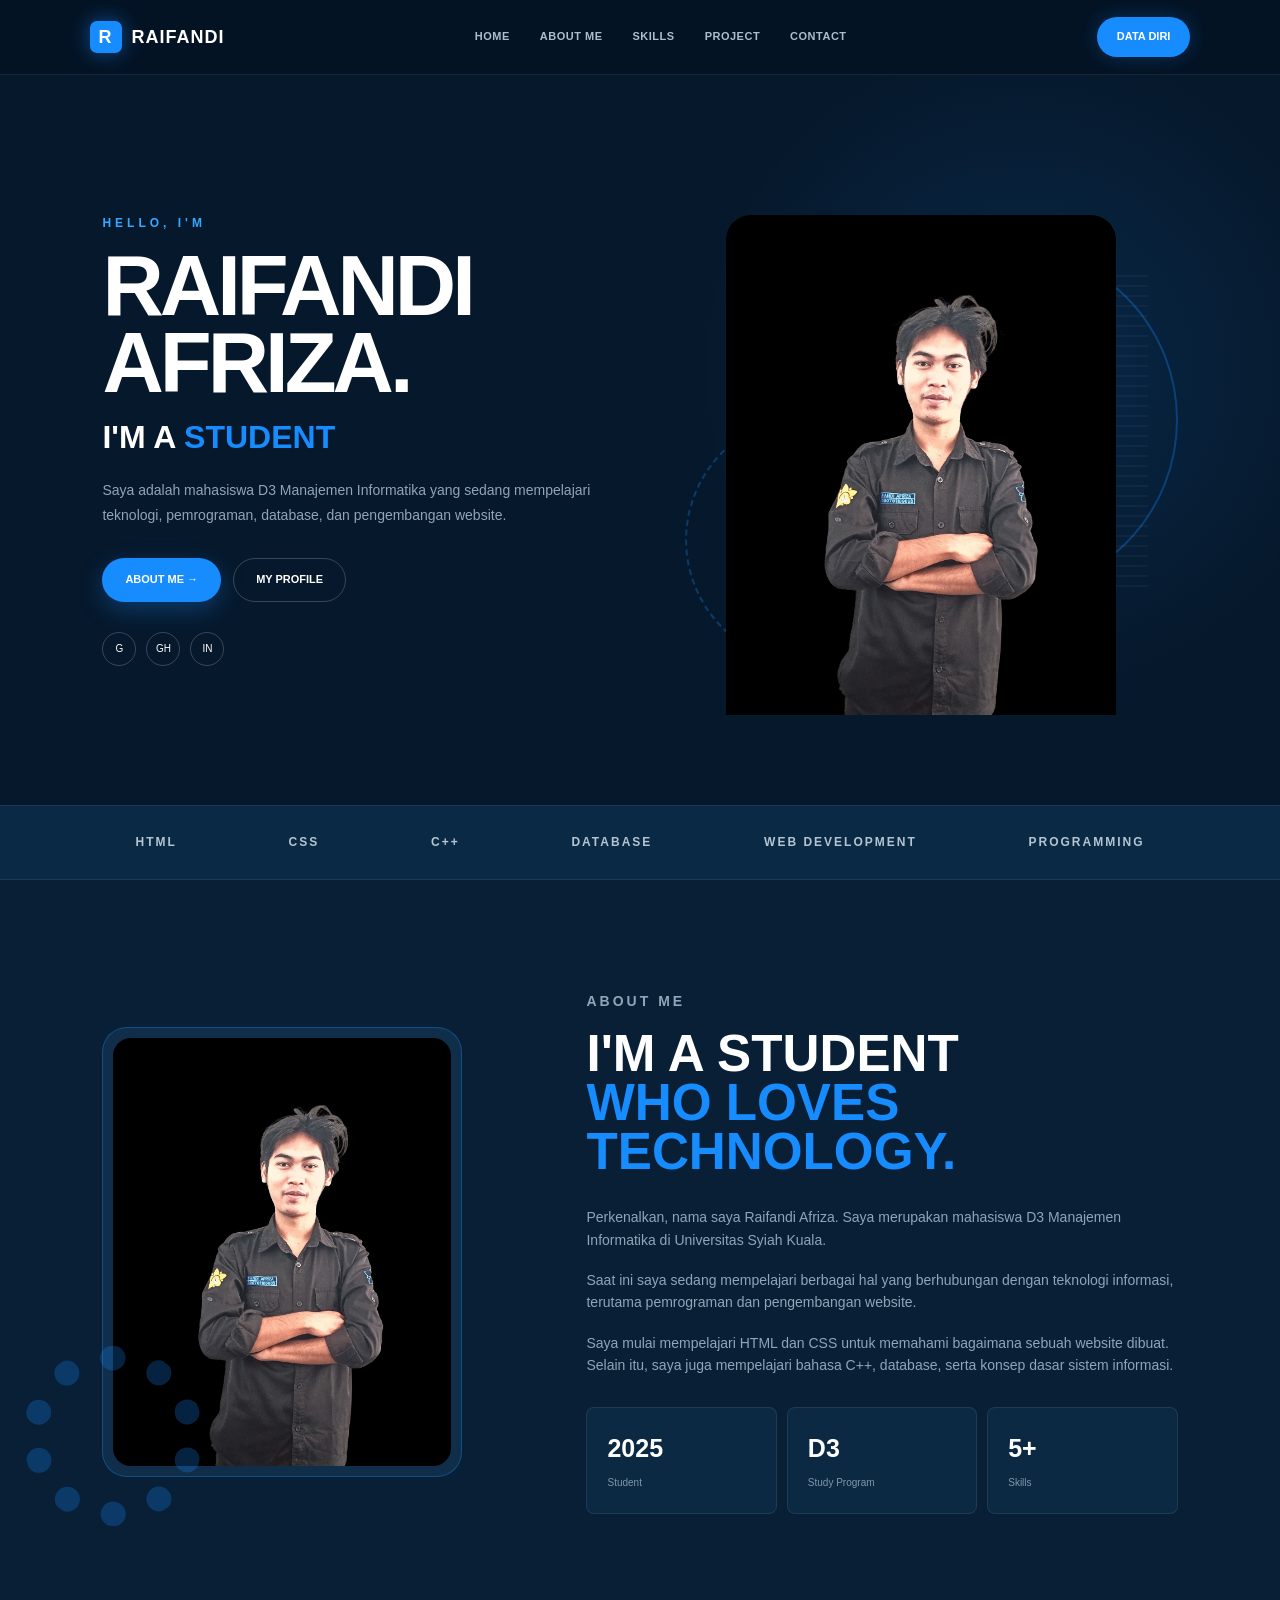
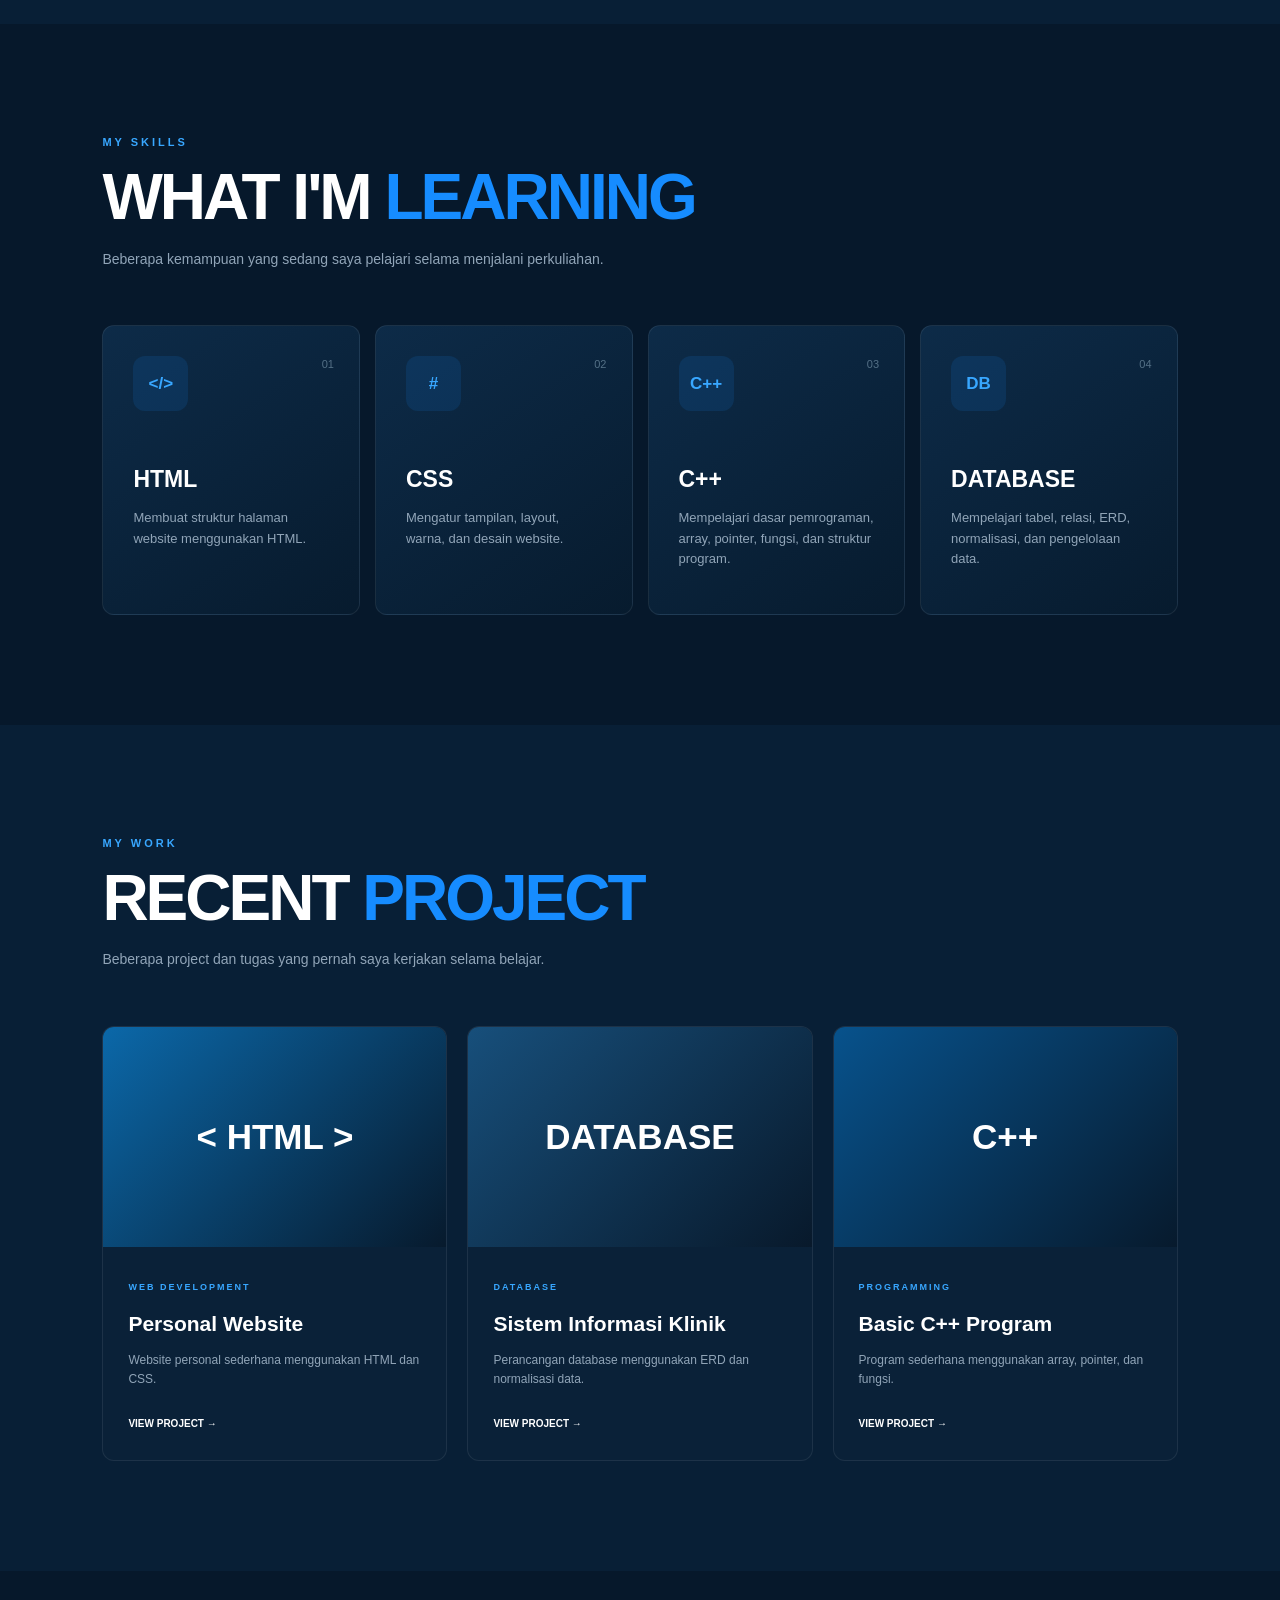
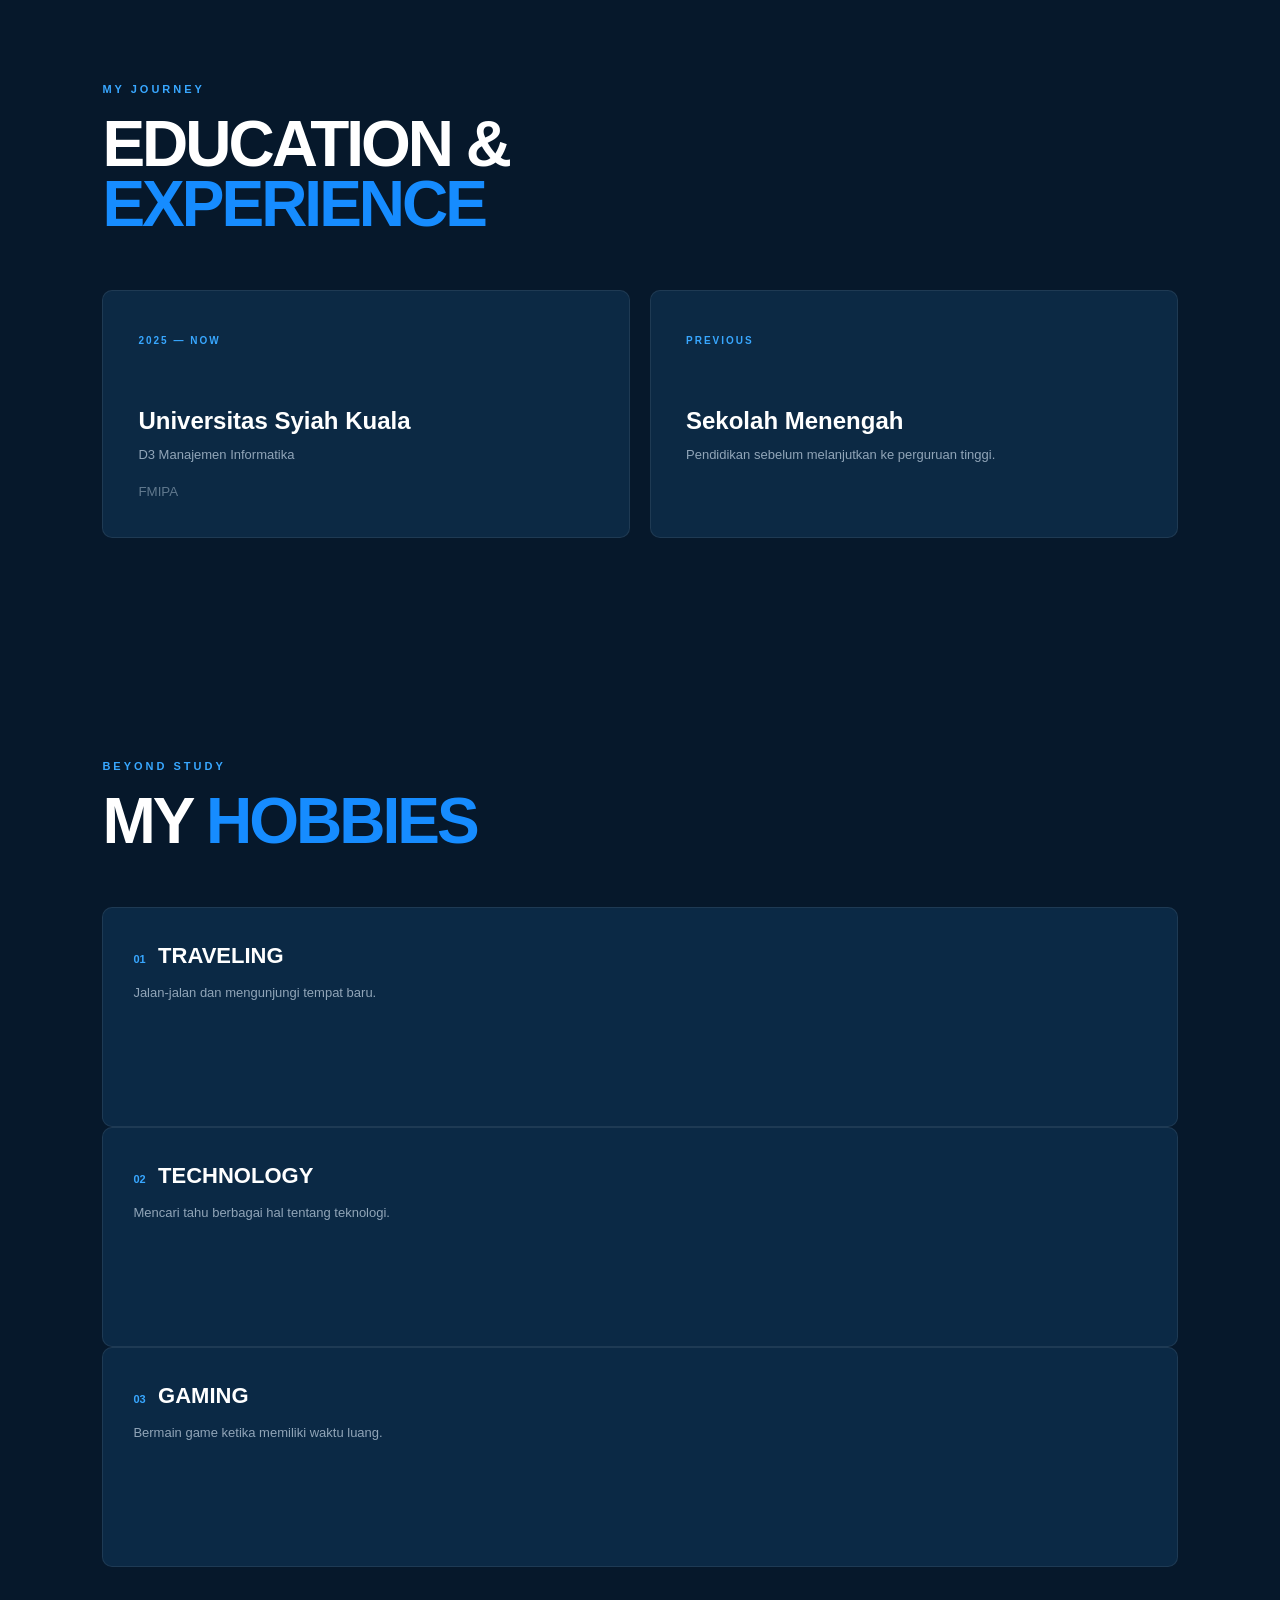
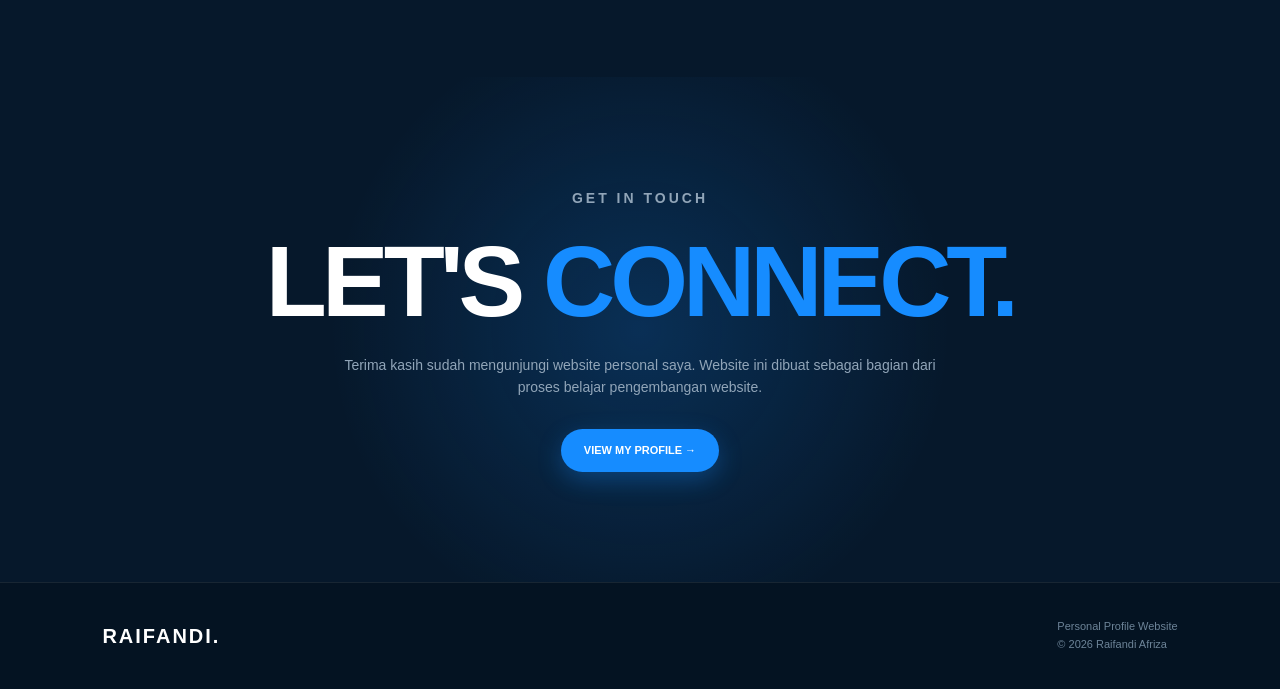
==== index.html @ 6151b161 "initial web profile" ====
<!DOCTYPE html>
<html lang="id">
<head>
    <meta charset="UTF-8">
    <meta name="viewport" content="width=device-width, initial-scale=1.0">

    <title>Raifandi Afriza | Personal Portfolio</title>

    <link rel="stylesheet" href="style.css">
</head>

<body>

    <!-- NAVBAR -->
    <header class="navbar">

        <a href="#" class="logo">
            <span>R</span> RAIFANDI
        </a>

        <nav>
            <a href="#home">HOME</a>
            <a href="#about">ABOUT ME</a>
            <a href="#skills">SKILLS</a>
            <a href="#project">PROJECT</a>
            <a href="#contact">CONTACT</a>
        </nav>

        <a href="data.html" class="nav-button">
            DATA DIRI
        </a>

    </header>


    <!-- HERO -->
    <section class="hero" id="home">

        <div class="hero-text">

            <p class="hero-small">
                HELLO, I'M
            </p>

            <h1>
                RAIFANDI
                <br>
                <span>AFRIZA.</span>
            </h1>

            <h2>
                I'M A <span>STUDENT</span>
            </h2>

            <p class="hero-description">
                Saya adalah mahasiswa D3 Manajemen Informatika
                yang sedang mempelajari teknologi, pemrograman,
                database, dan pengembangan website.
            </p>

            <div class="hero-buttons">

                <a href="#about" class="blue-button">
                    ABOUT ME →
                </a>

                <a href="data.html" class="outline-button">
                    MY PROFILE
                </a>

            </div>

            <div class="socials">

                <a href="#">G</a>
                <a href="#">GH</a>
                <a href="#">IN</a>

            </div>

        </div>


        <!-- FOTO HERO -->
        <div class="hero-photo">

            <div class="circle-decoration circle-one"></div>

            <div class="circle-decoration circle-two"></div>

            <div class="line-decoration"></div>

            <div class="hero-image">

                <img src="foto.jpg" alt="Foto Raifandi Afriza">

            </div>

        </div>

    </section>


    <!-- MARQUEE / SKILL BAR -->
    <section class="skill-bar">

        <span>HTML</span>
        <span>CSS</span>
        <span>C++</span>
        <span>DATABASE</span>
        <span>WEB DEVELOPMENT</span>
        <span>PROGRAMMING</span>

    </section>


    <!-- ABOUT -->
    <section class="about section" id="about">

        <div class="about-image">

            <div class="about-circle"></div>

            <img src="foto.jpg" alt="Raifandi Afriza">

        </div>


        <div class="about-text">

            <p class="section-label">
                ABOUT ME
            </p>

            <h2>
                I'M A STUDENT
                <br>
                <span>WHO LOVES TECHNOLOGY.</span>
            </h2>

            <p>
                Perkenalkan, nama saya Raifandi Afriza.
                Saya merupakan mahasiswa D3 Manajemen Informatika
                di Universitas Syiah Kuala.
            </p>

            <p>
                Saat ini saya sedang mempelajari berbagai hal
                yang berhubungan dengan teknologi informasi,
                terutama pemrograman dan pengembangan website.
            </p>

            <p>
                Saya mulai mempelajari HTML dan CSS untuk memahami
                bagaimana sebuah website dibuat. Selain itu,
                saya juga mempelajari bahasa C++, database,
                serta konsep dasar sistem informasi.
            </p>


            <!-- STATS -->

            <div class="stats">

                <div class="stat-card">

                    <strong>2025</strong>

                    <span>
                        Student
                    </span>

                </div>

                <div class="stat-card">

                    <strong>D3</strong>

                    <span>
                        Study Program
                    </span>

                </div>

                <div class="stat-card">

                    <strong>5+</strong>

                    <span>
                        Skills
                    </span>

                </div>

            </div>

        </div>

    </section>


    <!-- SKILLS -->
    <section class="skills section" id="skills">

        <div class="section-heading">

            <p class="section-label">
                MY SKILLS
            </p>

            <h2>
                WHAT I'M
                <span>LEARNING</span>
            </h2>

            <p>
                Beberapa kemampuan yang sedang saya pelajari
                selama menjalani perkuliahan.
            </p>

        </div>


        <div class="skills-grid">

            <div class="skill-card">

                <div class="skill-icon">
                    &lt;/&gt;
                </div>

                <h3>
                    HTML
                </h3>

                <p>
                    Membuat struktur halaman website
                    menggunakan HTML.
                </p>

                <span class="skill-number">
                    01
                </span>

            </div>


            <div class="skill-card">

                <div class="skill-icon">
                    #
                </div>

                <h3>
                    CSS
                </h3>

                <p>
                    Mengatur tampilan, layout, warna,
                    dan desain website.
                </p>

                <span class="skill-number">
                    02
                </span>

            </div>


            <div class="skill-card">

                <div class="skill-icon">
                    C++
                </div>

                <h3>
                    C++
                </h3>

                <p>
                    Mempelajari dasar pemrograman,
                    array, pointer, fungsi, dan struktur program.
                </p>

                <span class="skill-number">
                    03
                </span>

            </div>


            <div class="skill-card">

                <div class="skill-icon">
                    DB
                </div>

                <h3>
                    DATABASE
                </h3>

                <p>
                    Mempelajari tabel, relasi, ERD,
                    normalisasi, dan pengelolaan data.
                </p>

                <span class="skill-number">
                    04
                </span>

            </div>

        </div>

    </section>


    <!-- PROJECT -->
    <section class="projects section" id="project">

        <div class="section-heading">

            <p class="section-label">
                MY WORK
            </p>

            <h2>
                RECENT
                <span>PROJECT</span>
            </h2>

            <p>
                Beberapa project dan tugas yang pernah
                saya kerjakan selama belajar.
            </p>

        </div>


        <div class="project-grid">


            <!-- PROJECT 1 -->

            <div class="project-card">

                <div class="project-image project-html">
                    &lt; HTML &gt;
                </div>

                <div class="project-info">

                    <span>
                        WEB DEVELOPMENT
                    </span>

                    <h3>
                        Personal Website
                    </h3>

                    <p>
                        Website personal sederhana menggunakan
                        HTML dan CSS.
                    </p>

                    <a href="#">
                        VIEW PROJECT →
                    </a>

                </div>

            </div>


            <!-- PROJECT 2 -->

            <div class="project-card">

                <div class="project-image project-db">
                    DATABASE
                </div>

                <div class="project-info">

                    <span>
                        DATABASE
                    </span>

                    <h3>
                        Sistem Informasi Klinik
                    </h3>

                    <p>
                        Perancangan database menggunakan ERD
                        dan normalisasi data.
                    </p>

                    <a href="#">
                        VIEW PROJECT →
                    </a>

                </div>

            </div>


            <!-- PROJECT 3 -->

            <div class="project-card">

                <div class="project-image project-cpp">
                    C++
                </div>

                <div class="project-info">

                    <span>
                        PROGRAMMING
                    </span>

                    <h3>
                        Basic C++ Program
                    </h3>

                    <p>
                        Program sederhana menggunakan array,
                        pointer, dan fungsi.
                    </p>

                    <a href="#">
                        VIEW PROJECT →
                    </a>

                </div>

            </div>

        </div>

    </section>


    <!-- EDUCATION -->
    <section class="education section">

        <div class="section-heading">

            <p class="section-label">
                MY JOURNEY
            </p>

            <h2>
                EDUCATION &
                <span>EXPERIENCE</span>
            </h2>

        </div>


        <div class="education-content">

            <div class="education-card">

                <span>
                    2025 — NOW
                </span>

                <h3>
                    Universitas Syiah Kuala
                </h3>

                <p>
                    D3 Manajemen Informatika
                </p>

                <small>
                    FMIPA
                </small>

            </div>


            <div class="education-card">

                <span>
                    PREVIOUS
                </span>

                <h3>
                    Sekolah Menengah
                </h3>

                <p>
                    Pendidikan sebelum melanjutkan
                    ke perguruan tinggi.
                </p>

            </div>

        </div>

    </section>


    <!-- HOBBY -->
    <section class="hobby section">

        <div class="section-heading">

            <p class="section-label">
                BEYOND STUDY
            </p>

            <h2>
                MY
                <span>HOBBIES</span>
            </h2>

        </div>


        <div class="hobby-grid">

            <div class="hobby-card">

                <span>01</span>

                <h3>
                    TRAVELING
                </h3>

                <p>
                    Jalan-jalan dan mengunjungi
                    tempat baru.
                </p>

            </div>


            <div class="hobby-card">

                <span>02</span>

                <h3>
                    TECHNOLOGY
                </h3>

                <p>
                    Mencari tahu berbagai hal
                    tentang teknologi.
                </p>

            </div>


            <div class="hobby-card">

                <span>03</span>

                <h3>
                    GAMING
                </h3>

                <p>
                    Bermain game ketika
                    memiliki waktu luang.
                </p>

            </div>

        </div>

    </section>


    <!-- CONTACT -->
    <section class="contact section" id="contact">

        <div class="contact-content">

            <p class="section-label">
                GET IN TOUCH
            </p>

            <h2>
                LET'S
                <span>CONNECT.</span>
            </h2>

            <p>
                Terima kasih sudah mengunjungi website
                personal saya. Website ini dibuat sebagai
                bagian dari proses belajar pengembangan website.
            </p>

            <a href="data.html" class="blue-button">
                VIEW MY PROFILE →
            </a>

        </div>

    </section>


    <!-- FOOTER -->
    <footer>

        <div class="footer-logo">
            RAIFANDI.
        </div>

        <div>
            <p>
                Personal Profile Website
            </p>

            <p>
                © 2026 Raifandi Afriza
            </p>
        </div>

    </footer>

</body>
</html>
---- style.css ----
/* =========================================
   RESET
========================================= */

* {
    margin: 0;
    padding: 0;
    box-sizing: border-box;
}

html {
    scroll-behavior: smooth;
}

body {
    font-family: Arial, Helvetica, sans-serif;

    background: #06182b;

    color: #ffffff;

    line-height: 1.6;

    overflow-x: hidden;
}


/* =========================================
   VARIABLES
========================================= */

:root {
    --dark: #06182b;
    --dark2: #081f36;
    --dark3: #0b2945;

    --blue: #168cff;
    --blue-light: #38a7ff;

    --text: #ffffff;
    --muted: #91a5b8;

    --card: #0c2944;

    --border: rgba(255, 255, 255, 0.08);
}


/* =========================================
   NAVBAR
========================================= */

.navbar {

    position: sticky;

    top: 0;

    z-index: 1000;

    height: 75px;

    padding: 0 7%;

    display: flex;

    align-items: center;

    justify-content: space-between;

    background: rgba(5, 20, 36, 0.95);

    border-bottom: 1px solid var(--border);
}

.logo {

    display: flex;

    align-items: center;

    gap: 10px;

    color: white;

    text-decoration: none;

    font-size: 18px;

    font-weight: 800;

    letter-spacing: 1px;
}

.logo span {

    width: 32px;

    height: 32px;

    display: flex;

    align-items: center;

    justify-content: center;

    border-radius: 7px;

    background: var(--blue);

    box-shadow: 0 0 20px rgba(22, 140, 255, 0.5);
}

.navbar nav {

    display: flex;

    gap: 30px;
}

.navbar nav a {

    color: #aebdca;

    text-decoration: none;

    font-size: 11px;

    font-weight: bold;

    letter-spacing: 0.5px;

    transition: 0.3s;
}

.navbar nav a:hover {

    color: var(--blue-light);
}

.nav-button {

    text-decoration: none;

    color: white;

    background: var(--blue);

    padding: 11px 20px;

    border-radius: 25px;

    font-size: 11px;

    font-weight: bold;

    box-shadow: 0 0 20px rgba(22, 140, 255, 0.25);

    transition: 0.3s;
}

.nav-button:hover {

    background: var(--blue-light);

    transform: translateY(-2px);
}


/* =========================================
   HERO
========================================= */

.hero {

    min-height: 680px;

    padding: 90px 8%;

    display: grid;

    grid-template-columns: 1fr 1fr;

    align-items: center;

    gap: 50px;

    background:
        radial-gradient(
            circle at 80% 40%,
            rgba(22, 140, 255, 0.14),
            transparent 30%
        ),
        var(--dark);

    position: relative;

    overflow: hidden;
}

.hero-text {

    max-width: 620px;

    z-index: 2;
}

.hero-small {

    color: var(--blue-light);

    font-size: 12px;

    font-weight: bold;

    letter-spacing: 4px;

    margin-bottom: 15px;
}

.hero h1 {

    font-size: clamp(55px, 7vw, 85px);

    line-height: 0.9;

    letter-spacing: -4px;

    font-weight: 900;

    margin-bottom: 20px;
}

.hero h1 span {

    color: #ffffff;
}

.hero h2 {

    font-size: 32px;

    line-height: 1;

    margin-bottom: 25px;
}

.hero h2 span {

    color: var(--blue);
}

.hero-description {

    color: var(--muted);

    max-width: 560px;

    font-size: 14px;

    line-height: 1.8;
}


/* =========================================
   BUTTONS
========================================= */

.hero-buttons {

    display: flex;

    gap: 12px;

    margin: 30px 0;
}

.blue-button {

    display: inline-block;

    padding: 13px 23px;

    background: var(--blue);

    color: white;

    text-decoration: none;

    border-radius: 25px;

    font-size: 11px;

    font-weight: bold;

    box-shadow:
        0 8px 25px
        rgba(22, 140, 255, 0.3);

    transition: 0.3s;
}

.blue-button:hover {

    background: var(--blue-light);

    transform: translateY(-3px);
}

.outline-button {

    display: inline-block;

    padding: 12px 22px;

    border: 1px solid rgba(255, 255, 255, 0.2);

    color: white;

    text-decoration: none;

    border-radius: 25px;

    font-size: 11px;

    font-weight: bold;

    transition: 0.3s;
}

.outline-button:hover {

    border-color: var(--blue);

    color: var(--blue-light);
}


/* =========================================
   SOCIAL
========================================= */

.socials {

    display: flex;

    gap: 10px;
}

.socials a {

    width: 34px;

    height: 34px;

    display: flex;

    align-items: center;

    justify-content: center;

    border-radius: 50%;

    border: 1px solid rgba(255,255,255,0.2);

    color: white;

    text-decoration: none;

    font-size: 10px;

    transition: 0.3s;
}

.socials a:hover {

    background: var(--blue);

    border-color: var(--blue);
}


/* =========================================
   HERO PHOTO
========================================= */

.hero-photo {

    height: 550px;

    position: relative;

    display: flex;

    justify-content: center;

    align-items: flex-end;
}

.hero-image {

    width: 390px;

    height: 500px;

    position: relative;

    z-index: 3;

    border-radius: 25px 25px 0 0;

    overflow: hidden;
}

.hero-image img {

    width: 100%;

    height: 100%;

    object-fit: cover;
}


/* DECORATION */

.circle-decoration {

    position: absolute;

    border-radius: 50%;

    border: 2px solid rgba(22, 140, 255, 0.3);
}

.circle-one {

    width: 350px;

    height: 350px;

    right: 0;

    top: 80px;
}

.circle-two {

    width: 250px;

    height: 250px;

    left: 20px;

    bottom: 50px;

    border-style: dashed;
}

.line-decoration {

    position: absolute;

    width: 320px;

    height: 320px;

    right: 30px;

    top: 110px;

    background:
        repeating-linear-gradient(
            0deg,
            transparent 0px,
            transparent 8px,
            rgba(255,255,255,0.18) 9px,
            transparent 10px
        );

    opacity: 0.4;

    z-index: 1;
}


/* =========================================
   SKILL BAR
========================================= */

.skill-bar {

    min-height: 75px;

    padding: 20px 7%;

    display: flex;

    justify-content: space-around;

    align-items: center;

    flex-wrap: wrap;

    gap: 20px;

    background: #0a2945;

    border-top: 1px solid var(--border);

    border-bottom: 1px solid var(--border);
}

.skill-bar span {

    color: #b5c4d0;

    font-size: 12px;

    font-weight: bold;

    letter-spacing: 2px;
}


/* =========================================
   GENERAL SECTION
========================================= */

.section {

    padding: 110px 8%;
}

.section-label {

    color: var(--blue-light);

    font-size: 11px;

    font-weight: bold;

    letter-spacing: 3px;

    margin-bottom: 15px;
}

.section-heading {

    max-width: 700px;

    margin-bottom: 55px;
}

.section-heading h2 {

    font-size: clamp(40px, 5vw, 65px);

    line-height: 0.95;

    letter-spacing: -3px;

    margin-bottom: 20px;
}

.section-heading h2 span {

    color: var(--blue);
}

.section-heading > p:last-child {

    color: var(--muted);

    max-width: 550px;

    font-size: 14px;
}


/* =========================================
   ABOUT
========================================= */

.about {

    display: grid;

    grid-template-columns: 0.8fr 1.2fr;

    gap: 90px;

    align-items: center;

    background: var(--dark2);
}

.about-image {

    position: relative;

    width: 360px;

    height: 450px;

    border-radius: 25px;

    border: 1px solid rgba(22, 140, 255, 0.35);

    padding: 10px;

    background: #102e49;
}

.about-image img {

    width: 100%;

    height: 100%;

    object-fit: cover;

    border-radius: 18px;
}

.about-circle {

    position: absolute;

    width: 180px;

    height: 180px;

    border-radius: 50%;

    border: 25px dotted rgba(22, 140, 255, 0.25);

    left: -80px;

    bottom: -50px;
}

.about-text p {

    color: var(--muted);

    font-size: 14px;

    margin-bottom: 18px;
}

.about-text h2 {

    font-size: clamp(35px, 4vw, 55px);

    line-height: 0.95;

    margin-bottom: 30px;
}

.about-text h2 span {

    color: var(--blue);
}


/* =========================================
   STATS
========================================= */

.stats {

    display: grid;

    grid-template-columns: repeat(3, 1fr);

    gap: 10px;

    margin-top: 30px;
}

.stat-card {

    padding: 20px;

    background: var(--card);

    border: 1px solid var(--border);

    border-radius: 8px;
}

.stat-card strong {

    display: block;

    font-size: 25px;

    color: white;
}

.stat-card span {

    color: #8097ab;

    font-size: 10px;
}


/* =========================================
   SKILLS
========================================= */

.skills {

    background: var(--dark);
}

.skills-grid {

    display: grid;

    grid-template-columns: repeat(4, 1fr);

    gap: 15px;
}

.skill-card {

    min-height: 290px;

    padding: 30px;

    position: relative;

    background:
        linear-gradient(
            145deg,
            #0d2b48,
            #071b2e
        );

    border: 1px solid var(--border);

    border-radius: 12px;

    transition: 0.3s;
}

.skill-card:hover {

    transform: translateY(-8px);

    border-color: rgba(22, 140, 255, 0.6);

    box-shadow:
        0 15px 40px
        rgba(0, 0, 0, 0.25);
}

.skill-icon {

    width: 55px;

    height: 55px;

    display: flex;

    align-items: center;

    justify-content: center;

    border-radius: 12px;

    background: rgba(22, 140, 255, 0.12);

    color: var(--blue-light);

    font-weight: bold;

    font-size: 17px;
}

.skill-card h3 {

    margin-top: 50px;

    font-size: 23px;
}

.skill-card p {

    color: var(--muted);

    font-size: 13px;

    margin-top: 10px;
}

.skill-number {

    position: absolute;

    right: 25px;

    top: 30px;

    color: #547086;

    font-size: 11px;
}


/* =========================================
   PROJECT
========================================= */

.projects {

    background: var(--dark2);
}

.project-grid {

    display: grid;

    grid-template-columns: repeat(3, 1fr);

    gap: 20px;
}

.project-card {

    overflow: hidden;

    background: #0a2138;

    border: 1px solid var(--border);

    border-radius: 12px;

    transition: 0.3s;
}

.project-card:hover {

    transform: translateY(-8px);

    border-color: rgba(22, 140, 255, 0.5);
}

.project-image {

    height: 220px;

    display: flex;

    align-items: center;

    justify-content: center;

    font-size: 35px;

    font-weight: 900;

    color: white;
}

.project-html {

    background:
        linear-gradient(
            135deg,
            #0b68a9,
            #071a2d
        );
}

.project-db {

    background:
        linear-gradient(
            135deg,
            #174f7b,
            #08192b
        );
}

.project-cpp {

    background:
        linear-gradient(
            135deg,
            #07528c,
            #071a2d
        );
}

.project-info {

    padding: 25px;
}

.project-info span {

    color: var(--blue-light);

    font-size: 9px;

    font-weight: bold;

    letter-spacing: 2px;
}

.project-info h3 {

    font-size: 21px;

    margin: 10px 0;
}

.project-info p {

    color: var(--muted);

    font-size: 12px;

    margin-bottom: 20px;
}

.project-info a {

    color: white;

    text-decoration: none;

    font-size: 10px;

    font-weight: bold;
}


/* =========================================
   EDUCATION
========================================= */

.education {

    background: var(--dark);
}

.education-content {

    display: grid;

    grid-template-columns: 1fr 1fr;

    gap: 20px;
}

.education-card {

    padding: 35px;

    background: var(--card);

    border: 1px solid var(--border);

    border-radius: 10px;
}

.education-card span {

    color: var(--blue-light);

    font-size: 10px;

    font-weight: bold;

    letter-spacing: 2px;
}

.education-card h3 {

    font-size: 24px;

    margin: 50px 0 5px;
}

.education-card p {

    color: var(--muted);

    font-size: 13px;
}

.education-card small {

    color: #60788d;

    display: block;

    margin-top: 15px;
}


.hobby-card {
    min-height: 220px;
    padding: 30px;
    border: 1px solid var(--border);
    background: #0b2945;
    border-radius: 10px;
    transition: 0.3s;
}

.hobby-card:hover {
    border-color: var(--blue);
}

.hobby-card span {
    color: var(--blue-light);
    font-size: 11px;
    font-weight: bold;
}

.hobby-card h3 {
    display: inline;
    margin-left: 8px;
    font-size: 22px;
}

.hobby-card p {
    color: var(--muted);
    font-size: 13px;
    margin-top: 10px;
    line-height: 1.6;
}


/* =========================================
   CONTACT
========================================= */

.contact {

    min-height: 500px;

    display: flex;

    align-items: center;

    justify-content: center;

    text-align: center;

    background:
        radial-gradient(
            circle,
            rgba(22, 140, 255, 0.2),
            transparent 45%
        ),
        var(--dark);
}

.contact-content {

    max-width: 750px;
}

.contact h2 {

    font-size: clamp(55px, 8vw, 100px);

    line-height: 0.85;

    letter-spacing: -5px;

    margin-bottom: 30px;
}

.contact h2 span {

    color: var(--blue);
}

.contact p {

    color: var(--muted);

    max-width: 600px;

    margin: 0 auto 30px;

    font-size: 14px;
}


/* =========================================
   FOOTER
========================================= */

footer {

    padding: 35px 8%;

    display: flex;

    justify-content: space-between;

    align-items: center;

    background: #041322;

    border-top: 1px solid var(--border);
}

.footer-logo {

    font-size: 20px;

    font-weight: 900;

    letter-spacing: 2px;
}

footer p {

    color: #6d8498;

    font-size: 11px;
}


/* =========================================
   RESPONSIVE
========================================= */

@media (max-width: 1000px) {

    .navbar nav {

        display: none;
    }

    .hero {

        grid-template-columns: 1fr;

        text-align: center;

        padding-top: 70px;
    }

    .hero-text {

        margin: auto;
    }

    .hero-description {

        margin: auto;
    }

    .hero-buttons {

        justify-content: center;
    }

    .socials {

        justify-content: center;
    }

    .hero-photo {

        margin-top: 20px;
    }

    .about {

        grid-template-columns: 1fr;

        text-align: center;
    }

    .about-image {

        margin: auto;
    }

    .skills-grid {

        grid-template-columns: 1fr 1fr;
    }

    .project-grid {

        grid-template-columns: 1fr 1fr;
    }

}


@media (max-width: 650px) {

    .navbar {

        padding: 15px 20px;
    }

    .nav-button {

        padding: 9px 15px;
    }

    .hero {

        padding: 60px 20px;
    }

    .hero h1 {

        font-size: 55px;
    }

    .hero h2 {

        font-size: 25px;
    }

    .hero-photo {

        height: 450px;
    }

    .hero-image {

        width: 300px;

        height: 400px;
    }

    .circle-one {

        width: 270px;

        height: 270px;
    }

    .section {

        padding: 80px 20px;
    }

    .stats {

        grid-template-columns: 1fr 1fr 1fr;
    }

    .skills-grid {

        grid-template-columns: 1fr;
    }

    .project-grid {

        grid-template-columns: 1fr;
    }

    .education-content {

        grid-template-columns: 1fr;
    }

    .hobby-grid {

        grid-template-columns: 1fr;
    }

    footer {

        flex-direction: column;

        align-items: flex-start;

        gap: 15px;
    }

}
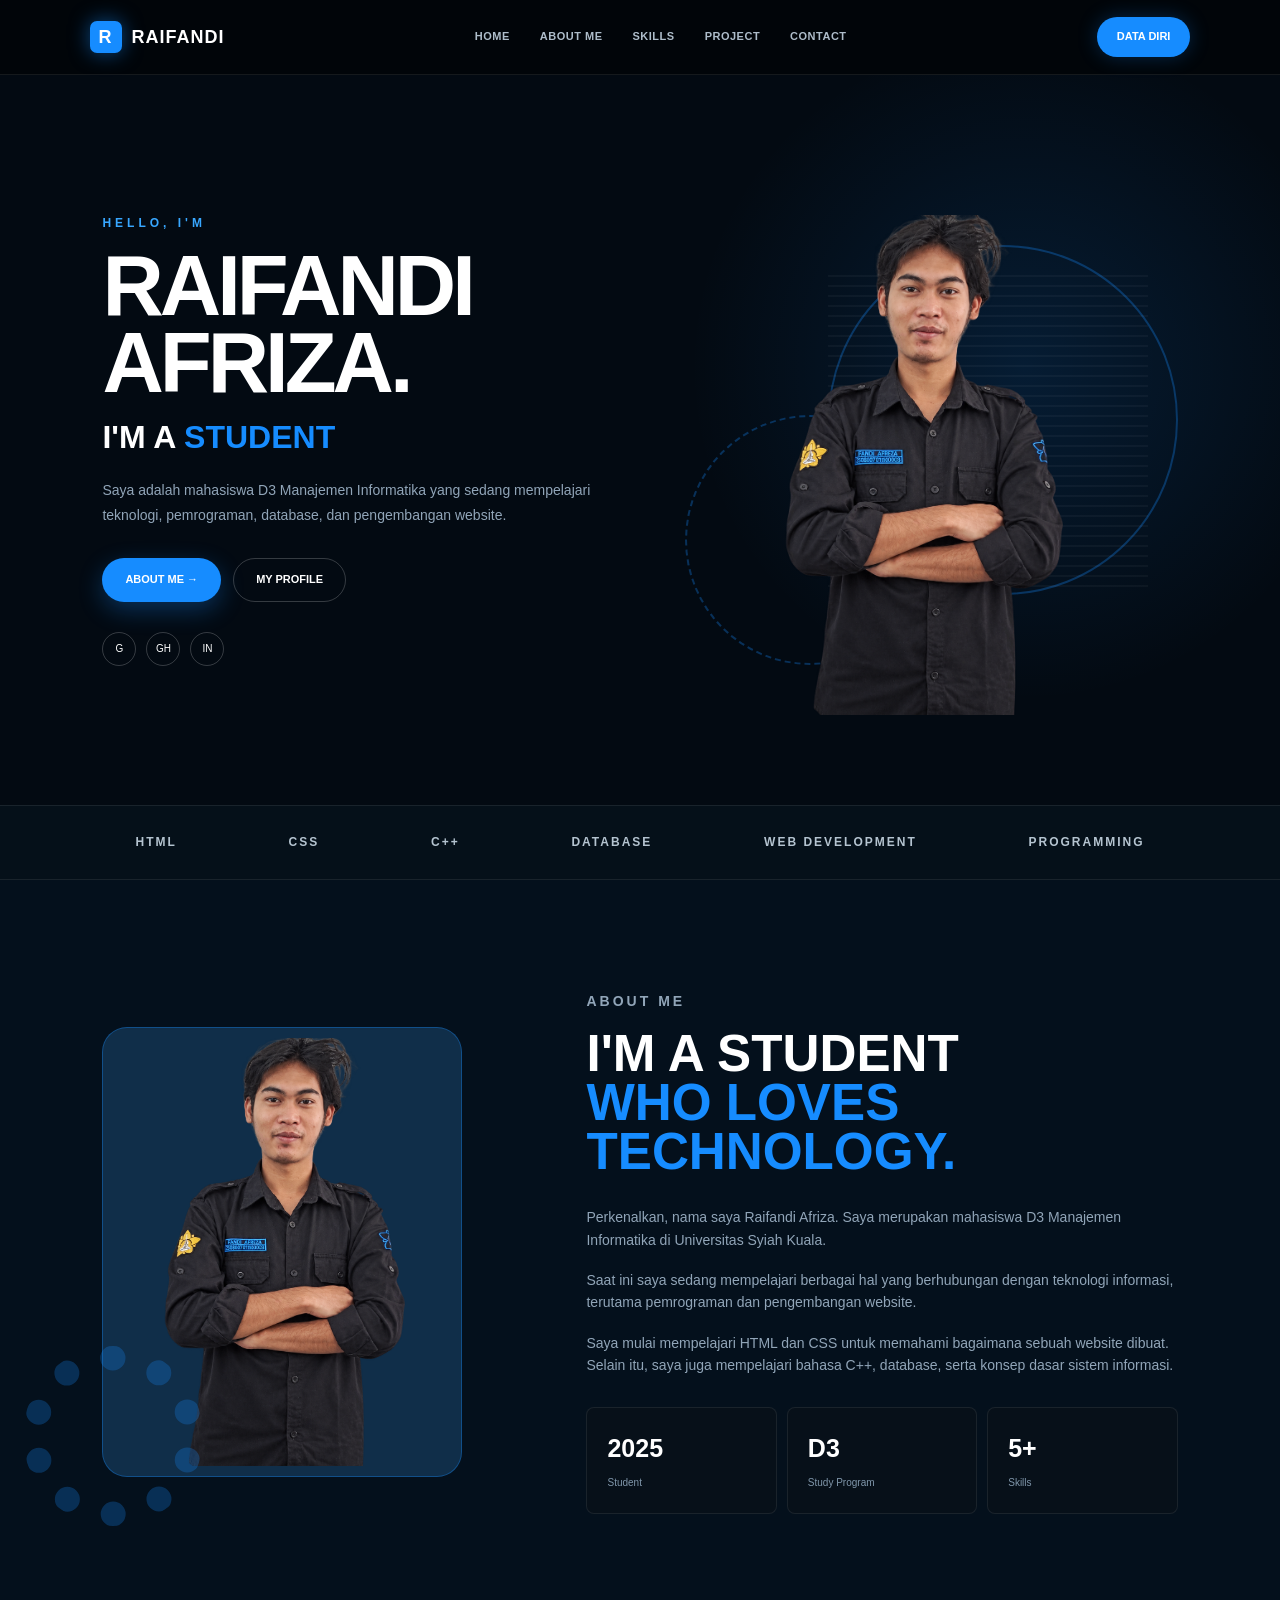
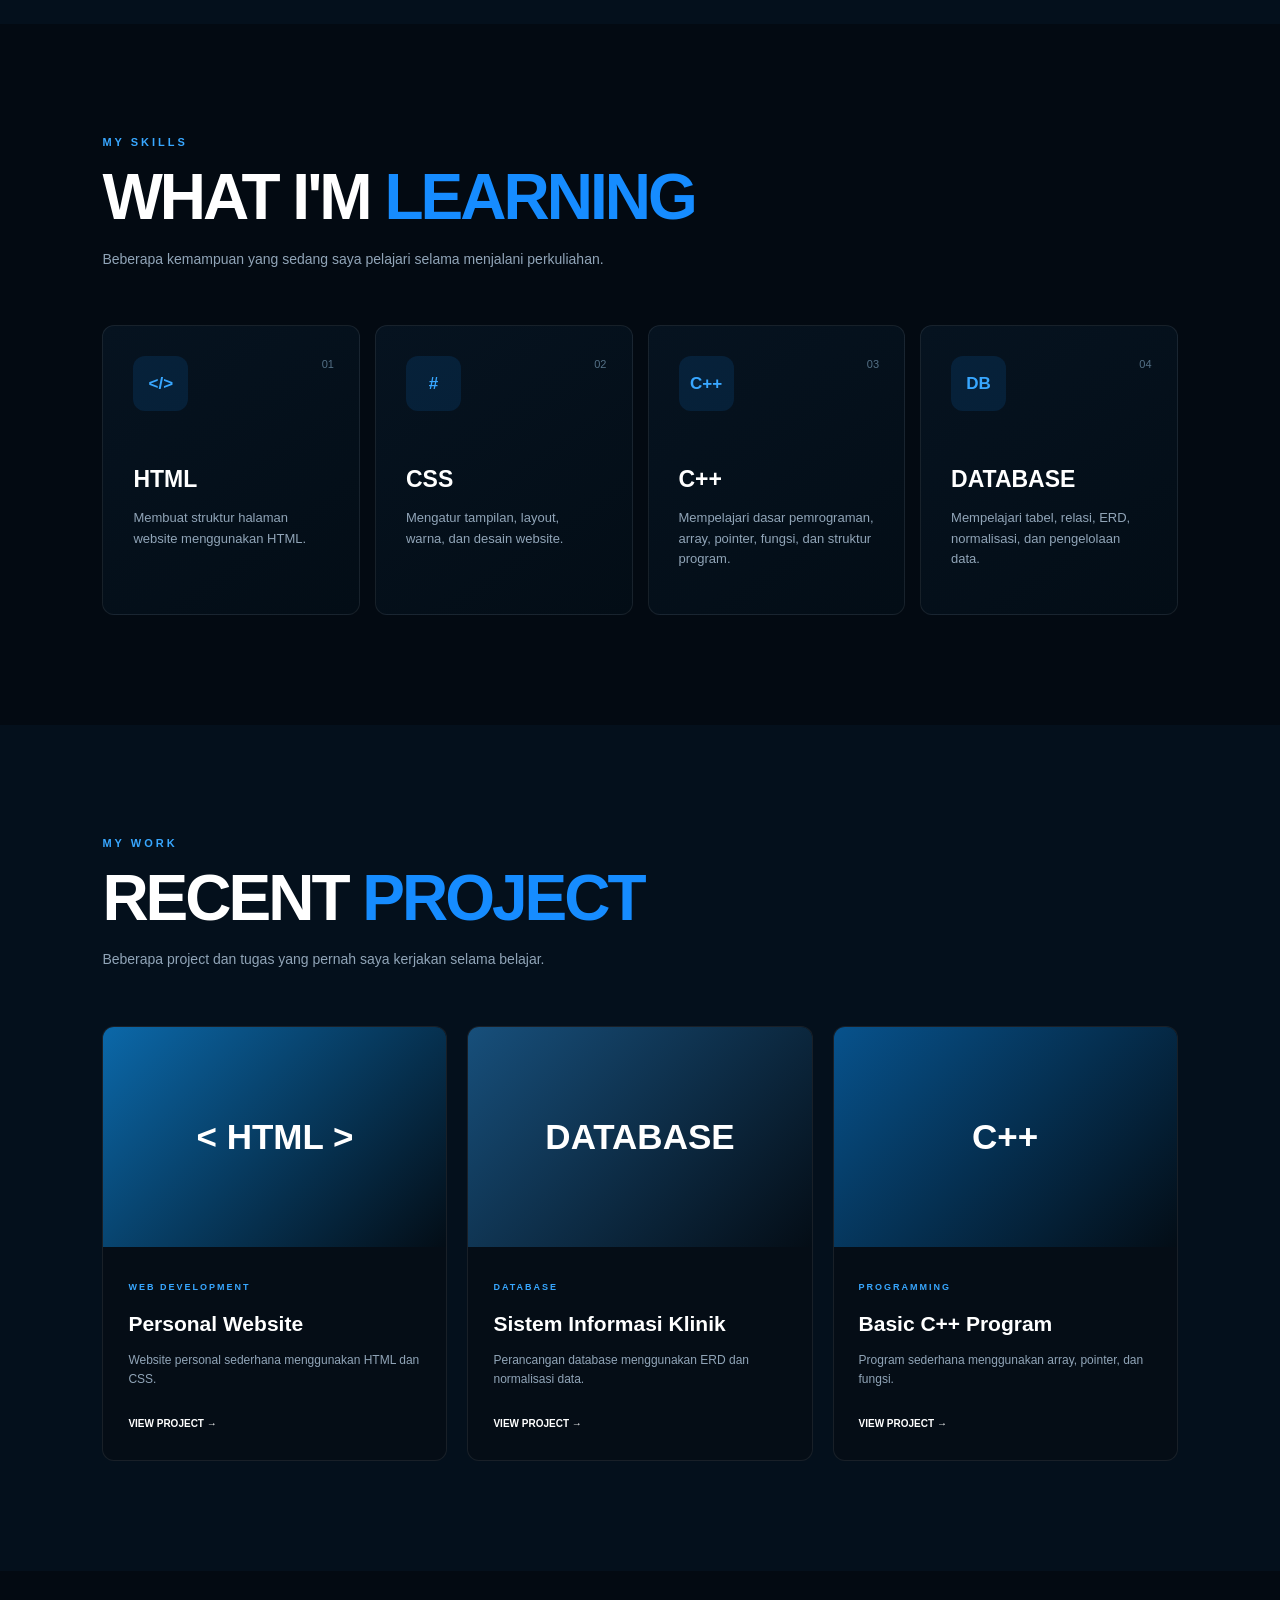
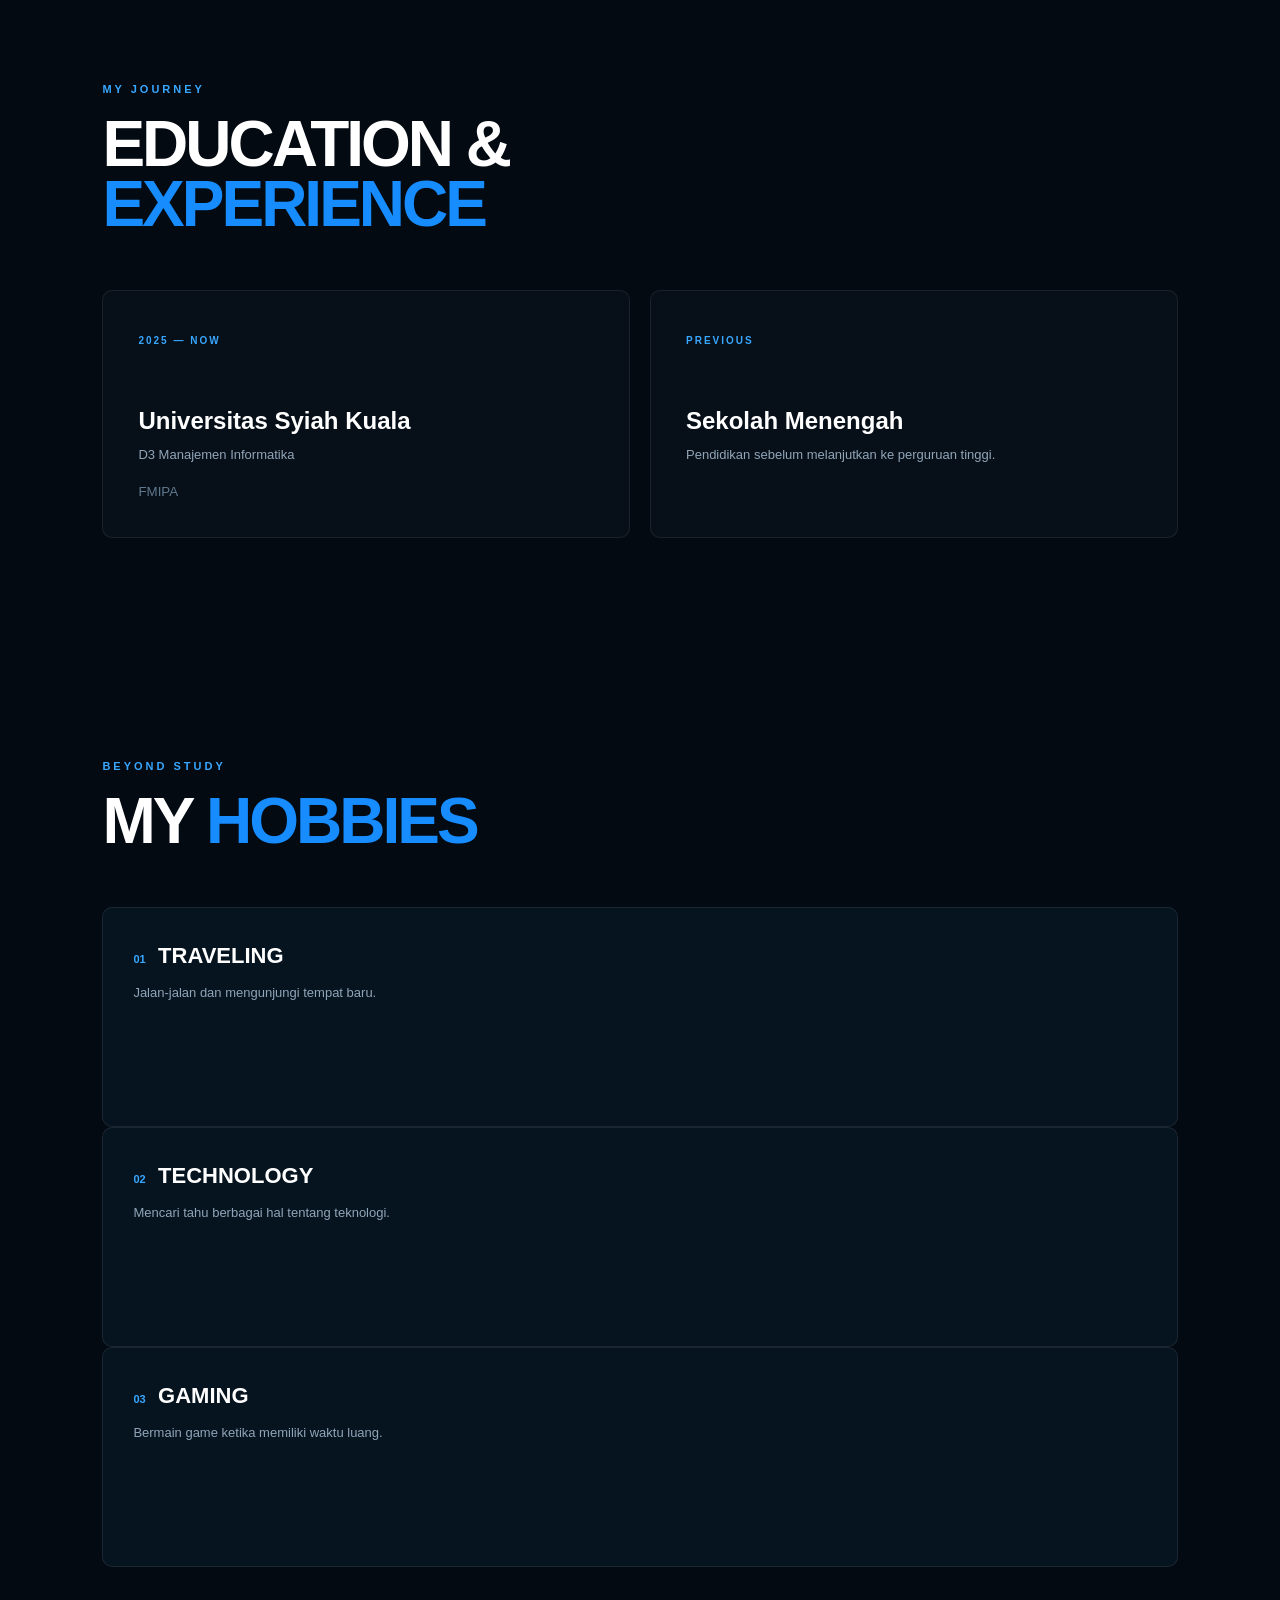
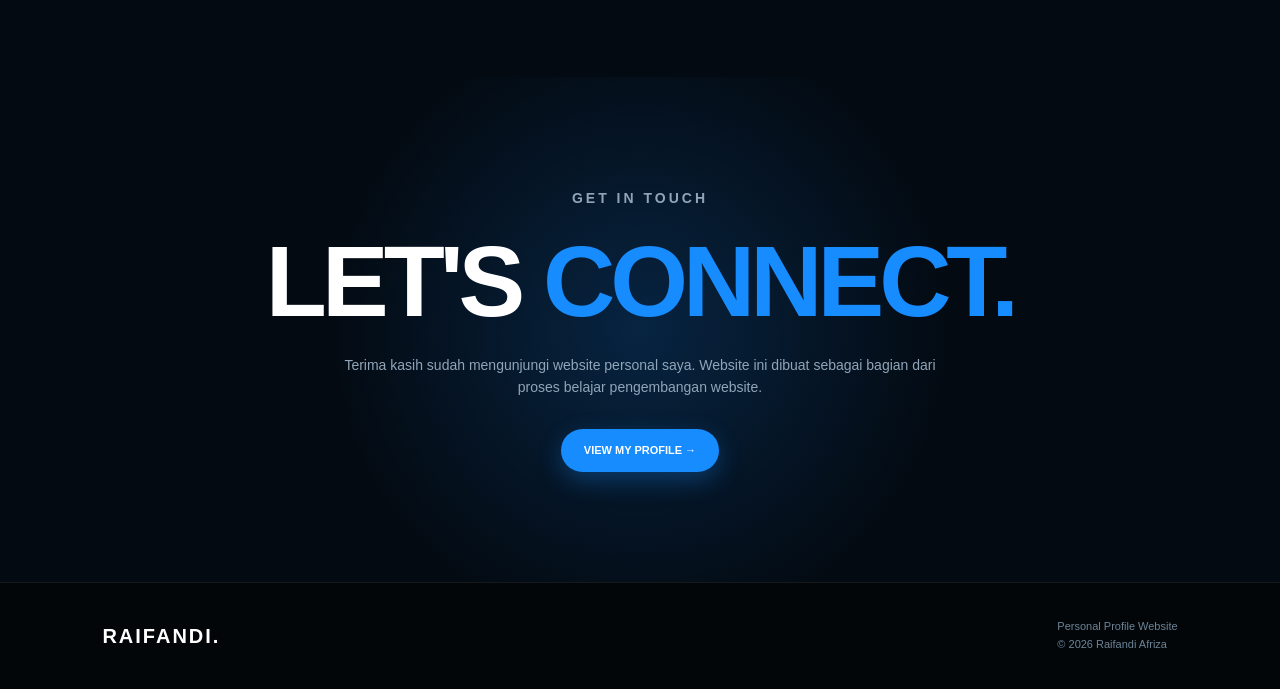
==== commit 8c7c3050: "update fortofolio" ====
--- a/index.html
+++ b/index.html
@@ -92,7 +92,7 @@
 
             <div class="hero-image">
 
-                <img src="foto.jpg" alt="Foto Raifandi Afriza">
+                <img src="foto.png" alt="Foto Raifandi Afriza">
 
             </div>
 
@@ -121,7 +121,7 @@
 
             <div class="about-circle"></div>
 
-            <img src="foto.jpg" alt="Raifandi Afriza">
+            <img src="foto.png" alt="Raifandi Afriza">
 
         </div>
 
--- a/style.css
+++ b/style.css
@@ -15,7 +15,7 @@
 body {
     font-family: Arial, Helvetica, sans-serif;
 
-    background: #06182b;
+    background: #030a12;
 
     color: #ffffff;
 
@@ -30,9 +30,9 @@
 ========================================= */
 
 :root {
-    --dark: #06182b;
-    --dark2: #081f36;
-    --dark3: #0b2945;
+    --dark: #030a12;
+    --dark2: #04101c;
+    --dark3: #061420;
 
     --blue: #168cff;
     --blue-light: #38a7ff;
@@ -40,7 +40,7 @@
     --text: #ffffff;
     --muted: #91a5b8;
 
-    --card: #0c2944;
+    --card: #071019;
 
     --border: rgba(255, 255, 255, 0.08);
 }
@@ -68,7 +68,7 @@
 
     justify-content: space-between;
 
-    background: rgba(5, 20, 36, 0.95);
+    background: rgba(2, 6, 10, 0.95);
 
     border-bottom: 1px solid var(--border);
 }
@@ -504,7 +504,7 @@
 
     gap: 20px;
 
-    background: #0a2945;
+    background: #051019;
 
     border-top: 1px solid var(--border);
 
@@ -736,8 +736,8 @@
     background:
         linear-gradient(
             145deg,
-            #0d2b48,
-            #071b2e
+            #061320,
+            #030d16
         );
 
     border: 1px solid var(--border);
@@ -833,7 +833,7 @@
 
     overflow: hidden;
 
-    background: #0a2138;
+    background: #050d16;
 
     border: 1px solid var(--border);
 
@@ -872,7 +872,7 @@
         linear-gradient(
             135deg,
             #0b68a9,
-            #071a2d
+            #030d16
         );
 }
 
@@ -882,7 +882,7 @@
         linear-gradient(
             135deg,
             #174f7b,
-            #08192b
+            #040d16
         );
 }
 
@@ -892,7 +892,7 @@
         linear-gradient(
             135deg,
             #07528c,
-            #071a2d
+            #030d16
         );
 }
 
@@ -1008,7 +1008,7 @@
     min-height: 220px;
     padding: 30px;
     border: 1px solid var(--border);
-    background: #0b2945;
+    background: #061420;
     border-radius: 10px;
     transition: 0.3s;
 }
@@ -1109,7 +1109,7 @@
 
     align-items: center;
 
-    background: #041322;
+    background: #020609;
 
     border-top: 1px solid var(--border);
 }
@@ -1286,4 +1286,400 @@
         gap: 15px;
     }
 
-}+}
+
+/* =========================================
+   PAGE HEADER (Data Diri, dsb)
+========================================= */
+
+.page-header {
+
+    padding: 150px 8% 70px;
+
+    max-width: 800px;
+
+    background:
+        radial-gradient(
+            circle at 15% 0%,
+            rgba(22, 140, 255, 0.14),
+            transparent 40%
+        ),
+        var(--dark);
+}
+
+.page-header .small-title {
+
+    color: var(--blue-light);
+
+    font-size: 11px;
+
+    font-weight: bold;
+
+    letter-spacing: 3px;
+
+    margin-bottom: 15px;
+}
+
+.page-header h1 {
+
+    font-size: clamp(45px, 6vw, 70px);
+
+    line-height: 0.95;
+
+    letter-spacing: -3px;
+
+    font-weight: 900;
+
+    margin-bottom: 20px;
+}
+
+.page-header p {
+
+    color: var(--muted);
+
+    max-width: 560px;
+
+    font-size: 14px;
+
+    line-height: 1.8;
+}
+
+
+/* =========================================
+   DATA SECTION (shared wrapper)
+========================================= */
+
+.data-section {
+
+    padding: 90px 8%;
+
+    background: var(--dark);
+}
+
+.data-section:nth-of-type(even) {
+
+    background: var(--dark2);
+}
+
+.data-section .small-title {
+
+    color: var(--blue-light);
+
+    font-size: 11px;
+
+    font-weight: bold;
+
+    letter-spacing: 3px;
+
+    margin-bottom: 15px;
+}
+
+
+/* =========================================
+   BIODATA TABLE
+========================================= */
+
+.table-container {
+
+    overflow-x: auto;
+
+    background: var(--card);
+
+    border: 1px solid var(--border);
+
+    border-radius: 12px;
+}
+
+.table-container table {
+
+    width: 100%;
+
+    border-collapse: collapse;
+
+    min-width: 480px;
+}
+
+.table-container th {
+
+    text-align: left;
+
+    padding: 16px 25px;
+
+    background: rgba(22, 140, 255, 0.1);
+
+    color: var(--blue-light);
+
+    font-size: 11px;
+
+    font-weight: bold;
+
+    letter-spacing: 2px;
+}
+
+.table-container td {
+
+    padding: 16px 25px;
+
+    border-top: 1px solid var(--border);
+
+    font-size: 14px;
+
+    color: var(--text);
+}
+
+.table-container tr td:first-child {
+
+    color: var(--muted);
+
+    width: 35%;
+}
+
+
+/* =========================================
+   LARGE LIST (Hobi & Kemampuan)
+========================================= */
+
+.large-list {
+
+    list-style: none;
+
+    display: grid;
+
+    grid-template-columns: repeat(3, 1fr);
+
+    gap: 15px;
+}
+
+.large-list li {
+
+    padding: 25px;
+
+    background: var(--card);
+
+    border: 1px solid var(--border);
+
+    border-radius: 10px;
+
+    transition: 0.3s;
+}
+
+.large-list li:hover {
+
+    transform: translateY(-6px);
+
+    border-color: rgba(22, 140, 255, 0.5);
+}
+
+.large-list h3 {
+
+    font-size: 18px;
+
+    margin-bottom: 8px;
+
+    color: var(--blue-light);
+}
+
+.large-list p {
+
+    color: var(--muted);
+
+    font-size: 13px;
+
+    line-height: 1.6;
+}
+
+
+/* =========================================
+   EDUCATION BOX
+========================================= */
+
+.education-box {
+
+    display: grid;
+
+    grid-template-columns: 1fr 1fr;
+
+    gap: 20px;
+}
+
+.education-box > div {
+
+    padding: 35px;
+
+    background: var(--card);
+
+    border: 1px solid var(--border);
+
+    border-radius: 10px;
+}
+
+.education-box span {
+
+    color: var(--blue-light);
+
+    font-size: 10px;
+
+    font-weight: bold;
+
+    letter-spacing: 2px;
+}
+
+.education-box h3 {
+
+    font-size: 22px;
+
+    margin: 15px 0 5px;
+}
+
+.education-box p {
+
+    color: var(--muted);
+
+    font-size: 13px;
+}
+
+
+/* =========================================
+   BACK SECTION / BUTTON
+========================================= */
+
+.back-section {
+
+    padding: 70px 8% 110px;
+
+    display: flex;
+
+    justify-content: center;
+
+    background: var(--dark);
+}
+
+.button {
+
+    display: inline-block;
+
+    text-decoration: none;
+
+    font-size: 11px;
+
+    font-weight: bold;
+
+    letter-spacing: 0.5px;
+
+    border-radius: 25px;
+
+    transition: 0.3s;
+}
+
+.button.primary {
+
+    padding: 13px 26px;
+
+    background: var(--blue);
+
+    color: white;
+
+    box-shadow:
+        0 8px 25px
+        rgba(22, 140, 255, 0.3);
+}
+
+.button.primary:hover {
+
+    background: var(--blue-light);
+
+    transform: translateY(-3px);
+}
+
+
+/* =========================================
+   NAV ACTIVE STATE / FOOTER SPLIT
+========================================= */
+
+.navbar nav a.active {
+
+    color: var(--blue-light);
+}
+
+.footer-left h3 {
+
+    font-size: 18px;
+
+    margin-bottom: 5px;
+}
+
+.footer-left p,
+.footer-right p {
+
+    color: #6d8498;
+
+    font-size: 11px;
+}
+
+.footer-right {
+
+    text-align: right;
+}
+
+
+/* =========================================
+   DATA PAGE RESPONSIVE
+========================================= */
+
+@media (max-width: 1000px) {
+
+    .large-list {
+
+        grid-template-columns: 1fr 1fr;
+    }
+
+    .education-box {
+
+        grid-template-columns: 1fr;
+    }
+}
+
+@media (max-width: 650px) {
+
+    .page-header {
+
+        padding: 120px 20px 50px;
+    }
+
+    .data-section {
+
+        padding: 60px 20px;
+    }
+
+    .back-section {
+
+        padding: 50px 20px 80px;
+    }
+
+    .large-list {
+
+        grid-template-columns: 1fr;
+    }
+
+    .table-container th,
+    .table-container td {
+
+        padding: 12px 15px;
+
+        font-size: 13px;
+    }
+
+    footer {
+
+        flex-direction: column;
+
+        align-items: flex-start;
+
+        gap: 15px;
+    }
+
+    .footer-right {
+
+        text-align: left;
+    }
+}
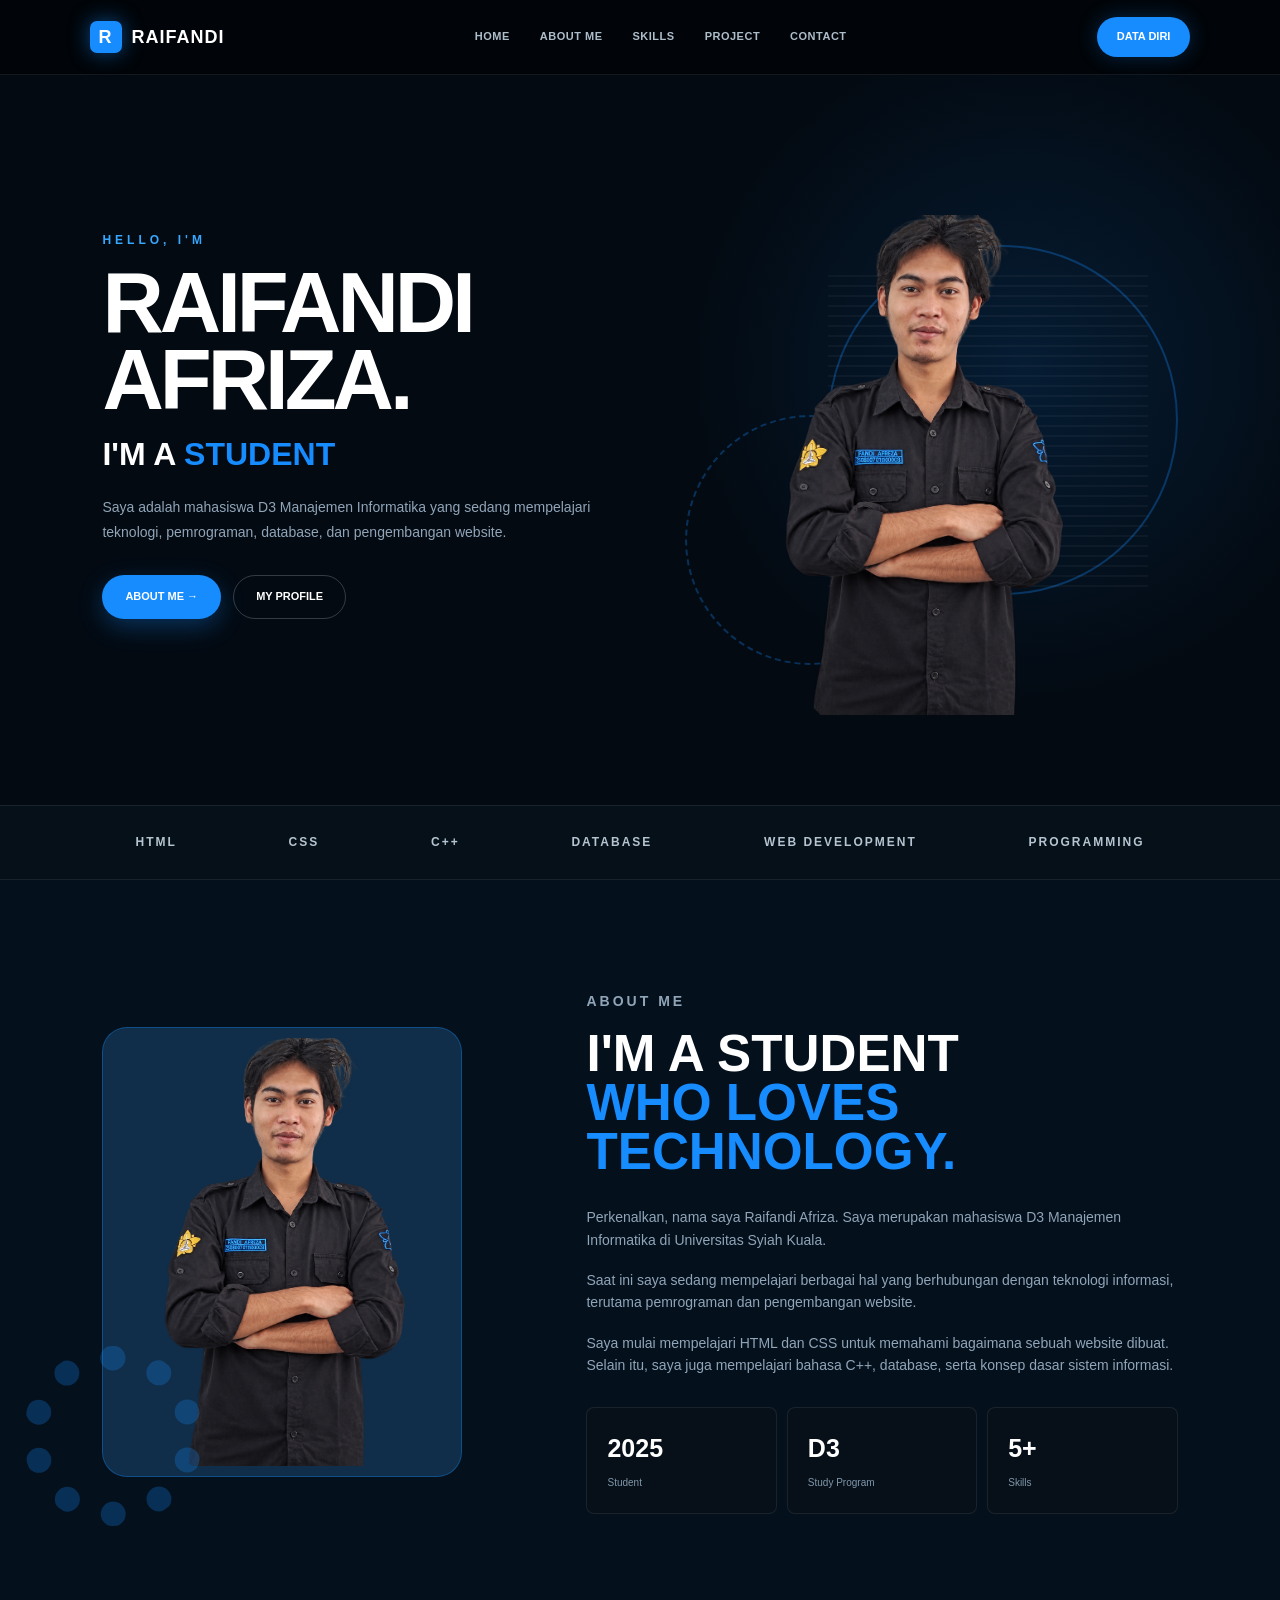
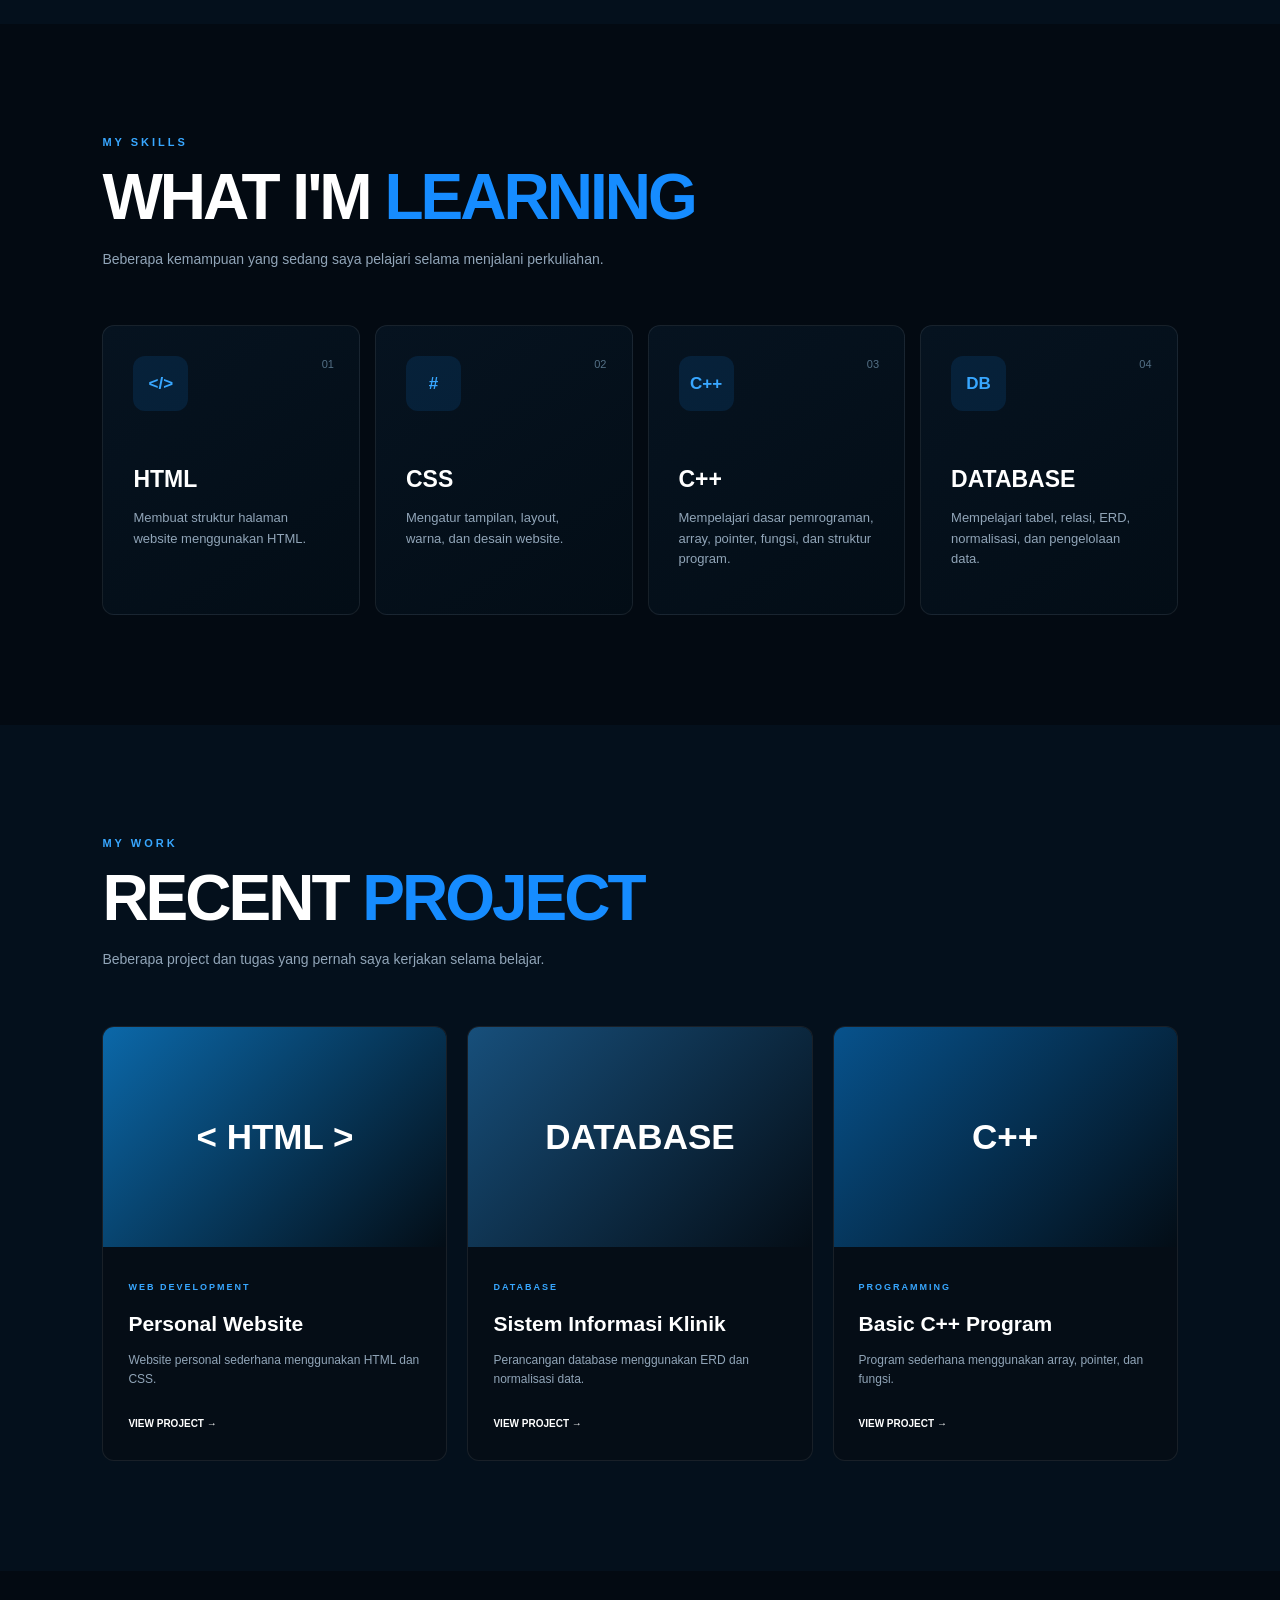
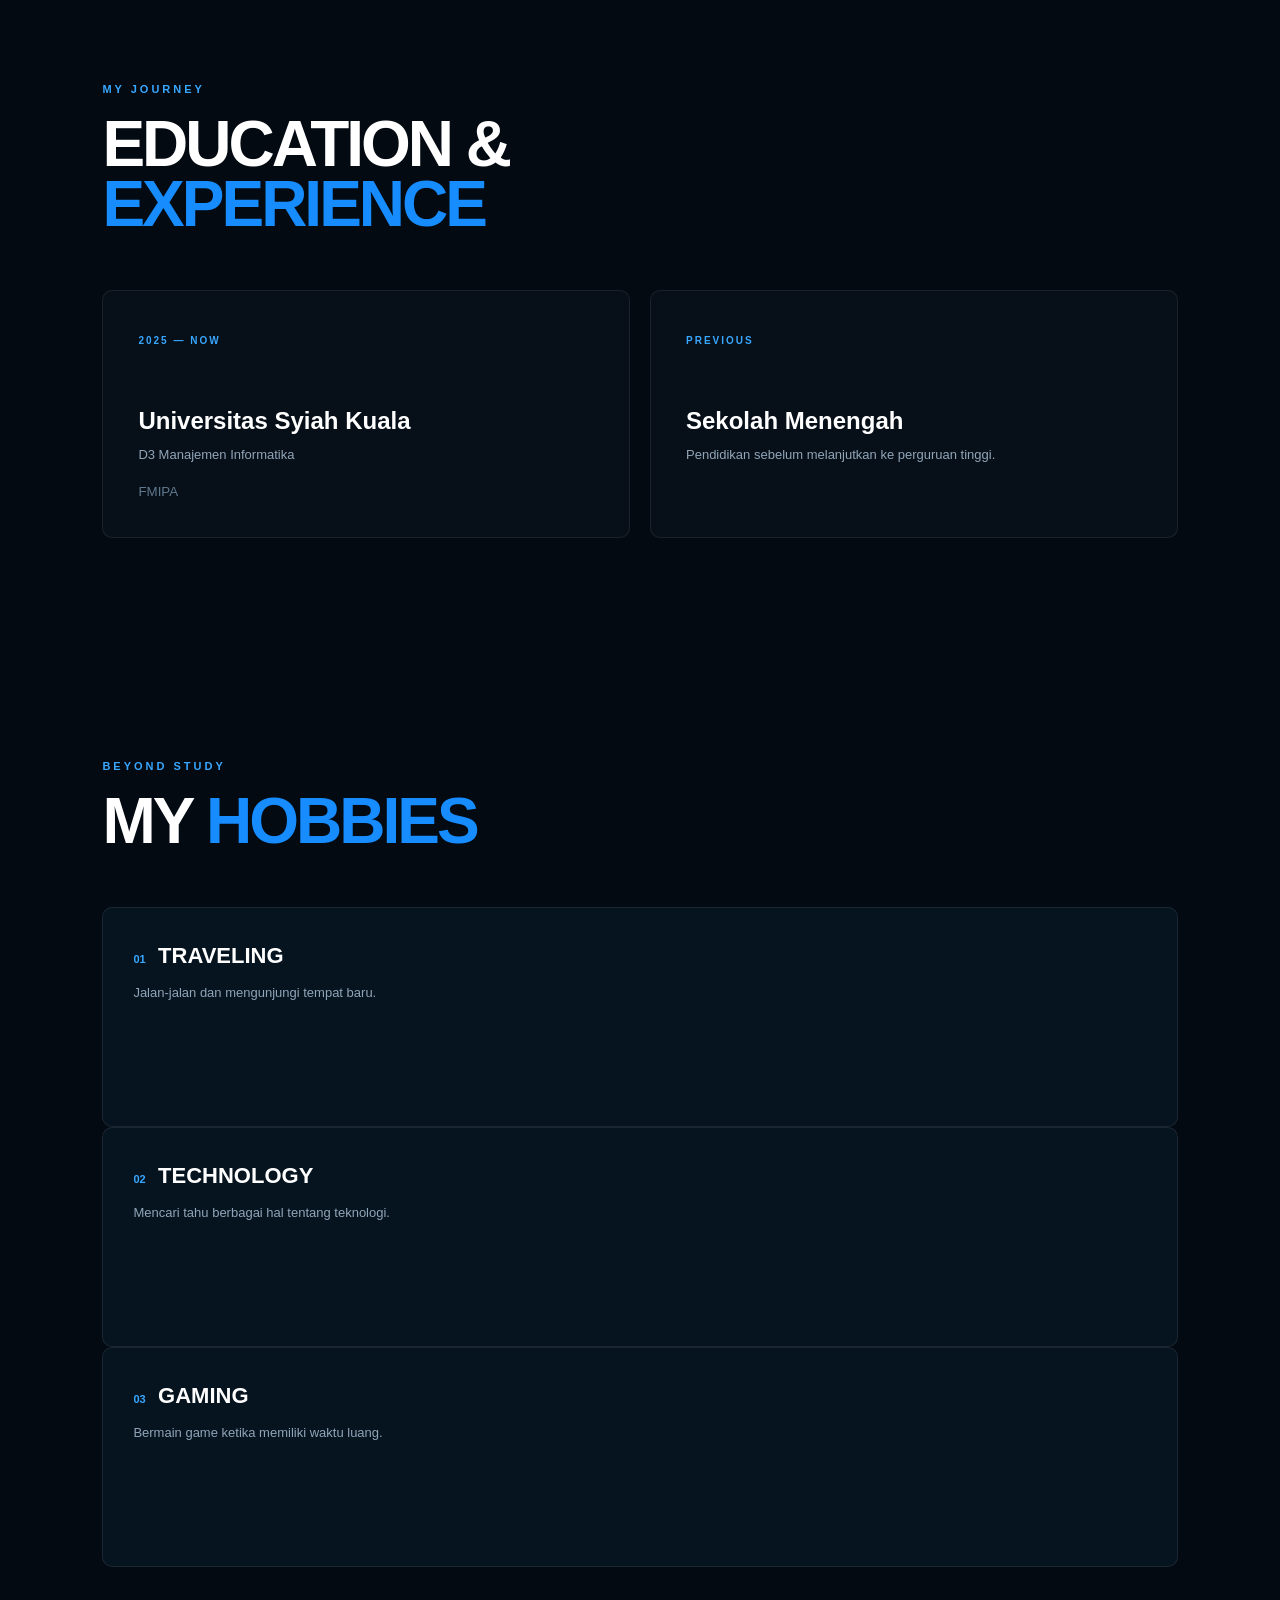
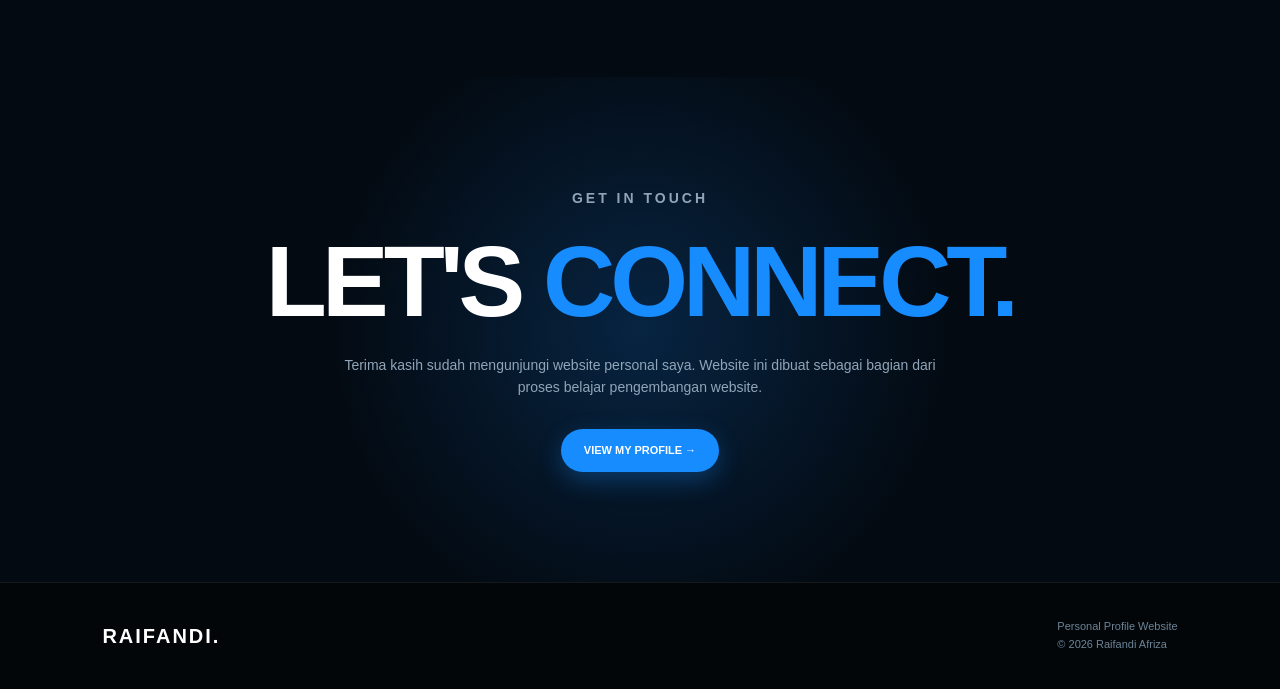
==== commit e82bc77f: "Update index.html" ====
--- a/index.html
+++ b/index.html
@@ -70,13 +70,7 @@
 
             </div>
 
-            <div class="socials">
-
-                <a href="#">G</a>
-                <a href="#">GH</a>
-                <a href="#">IN</a>
-
-            </div>
+            
 
         </div>
 
@@ -622,4 +616,4 @@
     </footer>
 
 </body>
-</html>+</html>
